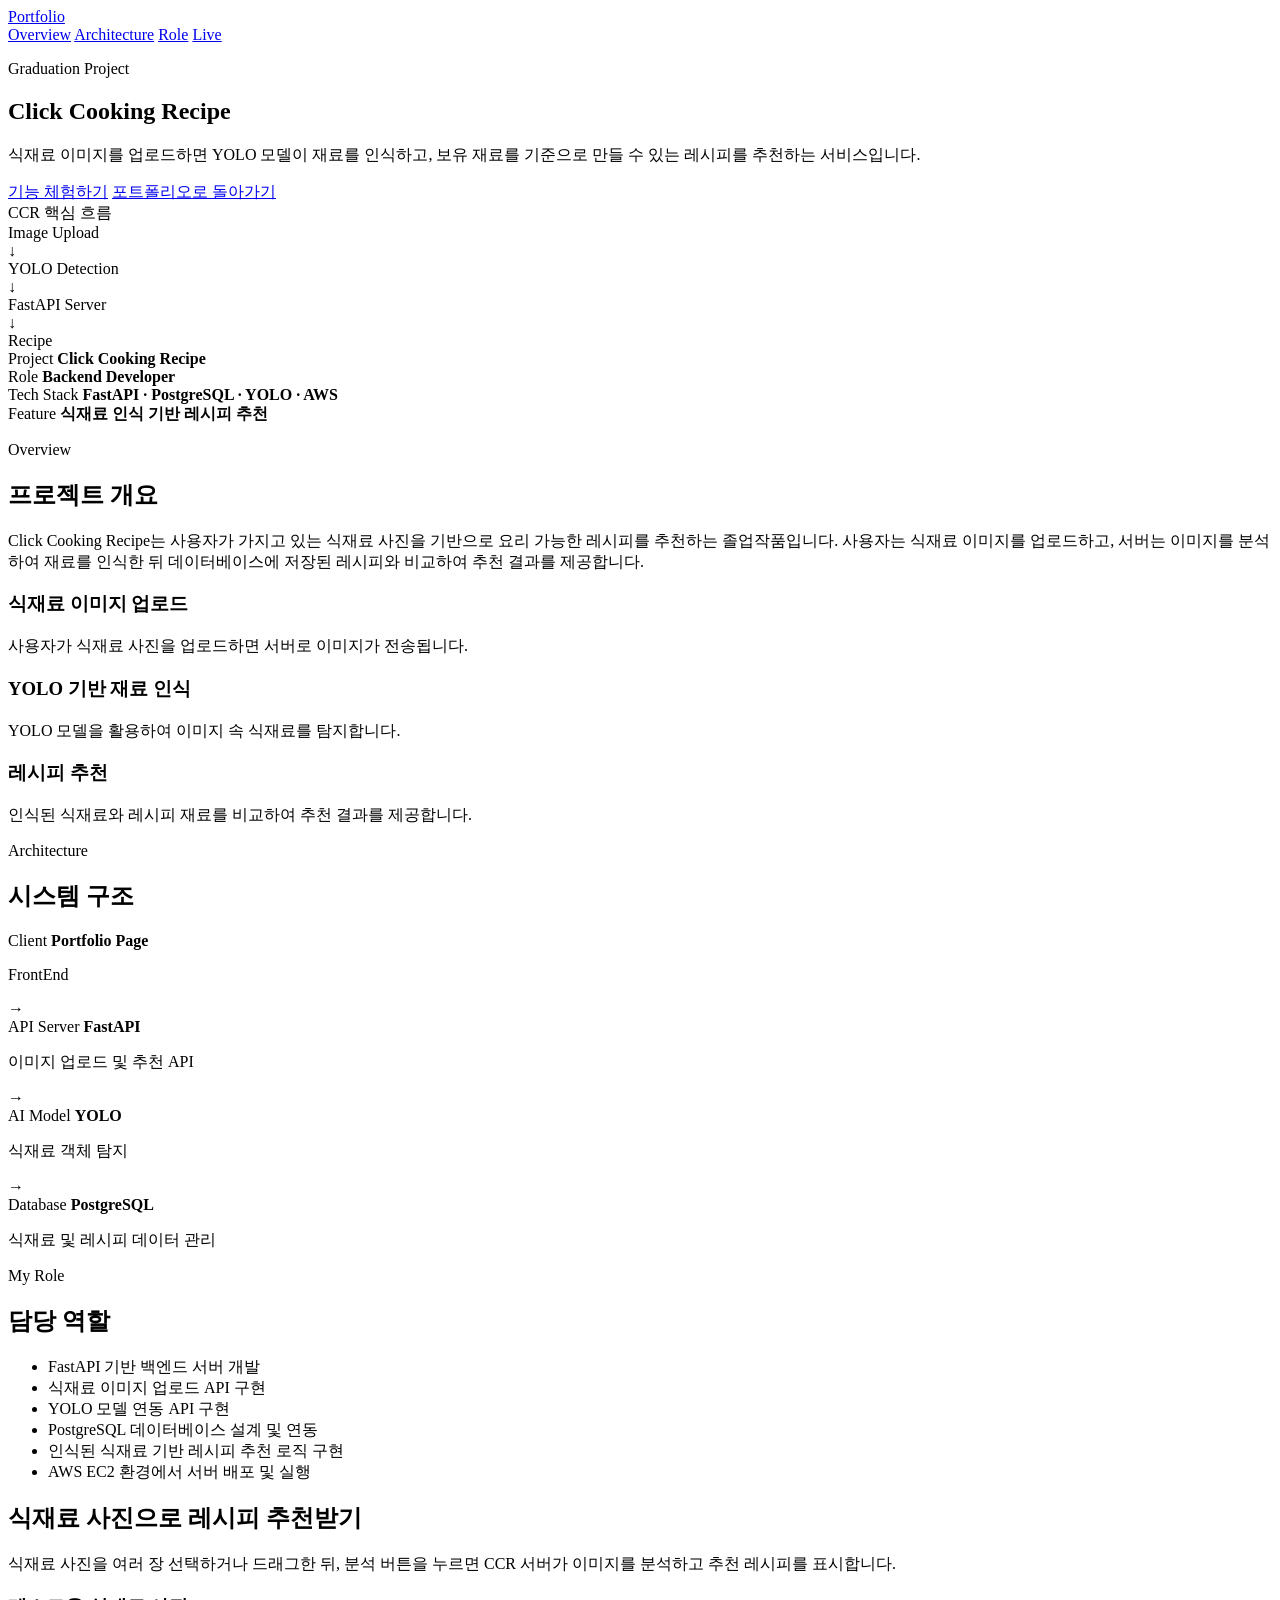
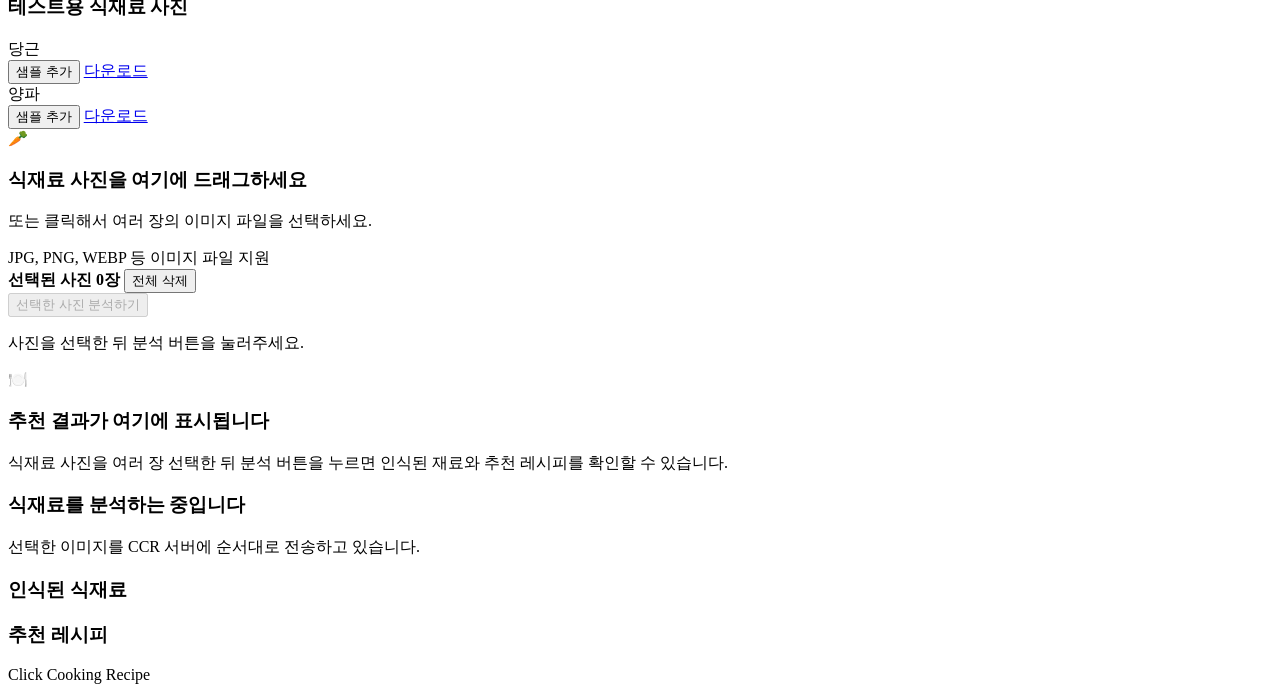
==== ccr.html @ 17058537 "add ccr.html add ccr.html" ====
<!DOCTYPE html>
<html lang="ko">
<head>
    <meta charset="UTF-8" />
    <meta name="viewport" content="width=device-width, initial-scale=1.0" />
    <title>Click Cooking Recipe</title>
    <link rel="stylesheet" href="./ccr.css" />
</head>
<body>
    <header class="page-header">
        <nav class="nav">
            <a href="../index.html" class="logo">Portfolio</a>

            <div class="nav-links">
                <a href="#overview">Overview</a>
                <a href="#architecture">Architecture</a>
                <a href="#role">Role</a>
                <a href="#live-demo">Live</a>
            </div>
        </nav>
    </header>

    <main>
        <section class="hero">
            <div class="hero-text">
                <p class="eyebrow">Graduation Project</p>
                <h1>Click Cooking Recipe</h1>
                <p class="hero-description">
                    식재료 이미지를 업로드하면 YOLO 모델이 재료를 인식하고,
                    보유 재료를 기준으로 만들 수 있는 레시피를 추천하는 서비스입니다.
                </p>

                <div class="hero-actions">
                    <a href="#live-demo" class="primary-button">기능 체험하기</a>
                    <a href="../index.html" class="secondary-button">포트폴리오로 돌아가기</a>
                </div>
            </div>

            <div class="hero-card">
                <div class="card-title">CCR 핵심 흐름</div>

                <div class="flow">
                    <div class="flow-item">Image Upload</div>
                    <div class="flow-arrow">↓</div>
                    <div class="flow-item">YOLO Detection</div>
                    <div class="flow-arrow">↓</div>
                    <div class="flow-item">FastAPI Server</div>
                    <div class="flow-arrow">↓</div>
                    <div class="flow-item">Recipe</div>
                </div>
            </div>
        </section>

        <section class="info-grid" aria-label="프로젝트 요약">
            <article class="info-card">
                <span class="info-label">Project</span>
                <strong>Click Cooking Recipe</strong>
            </article>

            <article class="info-card">
                <span class="info-label">Role</span>
                <strong>Backend Developer</strong>
            </article>

            <article class="info-card">
                <span class="info-label">Tech Stack</span>
                <strong>FastAPI · PostgreSQL · YOLO · AWS</strong>
            </article>

            <article class="info-card">
                <span class="info-label">Feature</span>
                <strong>식재료 인식 기반 레시피 추천</strong>
            </article>
        </section>

        <section id="overview" class="section">
            <div class="section-heading">
                <p class="eyebrow">Overview</p>
                <h2>프로젝트 개요</h2>
            </div>

            <div class="content-card">
                <p>
                    Click Cooking Recipe는 사용자가 가지고 있는 식재료 사진을 기반으로
                    요리 가능한 레시피를 추천하는 졸업작품입니다.
                    사용자는 식재료 이미지를 업로드하고, 서버는 이미지를 분석하여 재료를 인식한 뒤
                    데이터베이스에 저장된 레시피와 비교하여 추천 결과를 제공합니다.
                </p>

                <div class="feature-list">
                    <div class="feature-item">
                        <h3>식재료 이미지 업로드</h3>
                        <p>사용자가 식재료 사진을 업로드하면 서버로 이미지가 전송됩니다.</p>
                    </div>

                    <div class="feature-item">
                        <h3>YOLO 기반 재료 인식</h3>
                        <p>YOLO 모델을 활용하여 이미지 속 식재료를 탐지합니다.</p>
                    </div>

                    <div class="feature-item">
                        <h3>레시피 추천</h3>
                        <p>인식된 식재료와 레시피 재료를 비교하여 추천 결과를 제공합니다.</p>
                    </div>
                </div>
            </div>
        </section>

        <section id="architecture" class="section">
            <div class="section-heading">
                <p class="eyebrow">Architecture</p>
                <h2>시스템 구조</h2>
            </div>

            <div class="architecture-card">
                <div class="arch-box">
                    <span>Client</span>
                    <strong>Portfolio Page</strong>
                    <p>FrontEnd</p>
                </div>

                <div class="arch-line">→</div>

                <div class="arch-box">
                    <span>API Server</span>
                    <strong>FastAPI</strong>
                    <p>이미지 업로드 및 추천 API</p>
                </div>

                <div class="arch-line">→</div>

                <div class="arch-box">
                    <span>AI Model</span>
                    <strong>YOLO</strong>
                    <p>식재료 객체 탐지</p>
                </div>

                <div class="arch-line">→</div>

                <div class="arch-box">
                    <span>Database</span>
                    <strong>PostgreSQL</strong>
                    <p>식재료 및 레시피 데이터 관리</p>
                </div>
            </div>
        </section>

        <section id="role" class="section">
            <div class="section-heading">
                <p class="eyebrow">My Role</p>
                <h2>담당 역할</h2>
            </div>

            <div class="content-card">
                <ul class="role-list">
                    <li>FastAPI 기반 백엔드 서버 개발</li>
                    <li>식재료 이미지 업로드 API 구현</li>
                    <li>YOLO 모델 연동 API 구현</li>
                    <li>PostgreSQL 데이터베이스 설계 및 연동</li>
                    <li>인식된 식재료 기반 레시피 추천 로직 구현</li>
                    <li>AWS EC2 환경에서 서버 배포 및 실행</li>
                </ul>
            </div>
        </section>

        <section id="live-demo" class="section live-demo-section">
            <div class="section-heading">
                <h2>식재료 사진으로 레시피 추천받기</h2>
                <p class="section-description">
                    식재료 사진을 여러 장 선택하거나 드래그한 뒤,
                    분석 버튼을 누르면 CCR 서버가 이미지를 분석하고 추천 레시피를 표시합니다.
                </p>
            </div>

            <div class="demo-layout">
                <div class="upload-card">
                    <div class="sample-box">
                        <div class="sample-heading">
                            <h3>테스트용 식재료 사진</h3>
                        </div>

                        <div class="sample-list">
                            <div class="sample-item">
                                <span>당근</span>
                                <div class="sample-actions">
                                    <button
                                        type="button"
                                        class="sample-use-button"
                                        data-sample-url="sample/carrot.jpg"
                                        data-sample-name="carrot.jpg"
                                    >
                                        샘플 추가
                                    </button>
                                    <a href="sample/carrot.jpg" download>다운로드</a>
                                </div>
                            </div>

                            <div class="sample-item">
                                <span>양파</span>
                                <div class="sample-actions">
                                    <button
                                        type="button"
                                        class="sample-use-button"
                                        data-sample-url="sample/onion.jpg"
                                        data-sample-name="onion.jpg"
                                    >
                                        샘플 추가
                                    </button>
                                    <a href="sample/onion.jpg" download>다운로드</a>
                                </div>
                            </div>
                        </div>
                    </div>

                    <div
                        id="dropZone"
                        class="drop-zone"
                        role="button"
                        tabindex="0"
                        aria-label="식재료 이미지 업로드 영역"
                    >
                        <div class="drop-icon">🥕</div>
                        <h3>식재료 사진을 여기에 드래그하세요</h3>
                        <p>또는 클릭해서 여러 장의 이미지 파일을 선택하세요.</p>
                        <span class="file-rule">JPG, PNG, WEBP 등 이미지 파일 지원</span>
                    </div>

                    <input
                        id="fileInput"
                        type="file"
                        accept="image/*"
                        multiple
                        hidden
                    />

                    <div id="selectedFilesBox" class="selected-files-box is-hidden">
                        <div class="selected-files-header">
                            <strong id="selectedCount">선택된 사진 0장</strong>
                            <button id="clearButton" type="button" class="clear-button">
                                전체 삭제
                            </button>
                        </div>

                        <div id="previewList" class="preview-list"></div>
                    </div>

                    <div class="upload-actions">
                        <button id="uploadButton" type="button" class="analyze-button" disabled>
                            선택한 사진 분석하기
                        </button>
                    </div>

                    <p id="statusMessage" class="status-message">
                        사진을 선택한 뒤 분석 버튼을 눌러주세요.
                    </p>
                </div>

                <div class="result-card">
                    <div id="emptyResult" class="empty-result">
                        <div class="empty-icon">🍽️</div>
                        <h3>추천 결과가 여기에 표시됩니다</h3>
                        <p>
                            식재료 사진을 여러 장 선택한 뒤 분석 버튼을 누르면
                            인식된 재료와 추천 레시피를 확인할 수 있습니다.
                        </p>
                    </div>

                    <div id="loadingResult" class="loading-result is-hidden">
                        <div class="spinner"></div>
                        <h3>식재료를 분석하는 중입니다</h3>
                        <p>선택한 이미지를 CCR 서버에 순서대로 전송하고 있습니다.</p>
                    </div>

                    <div id="errorBox" class="error-box is-hidden"></div>

                    <div id="resultContent" class="result-content is-hidden">
                        <div class="result-section">
                            <h3>인식된 식재료</h3>
                            <div id="recognizedIngredients" class="chip-list"></div>
                        </div>

                        <div class="result-section">
                            <h3>추천 레시피</h3>
                            <div id="recipeList" class="recipe-list"></div>
                        </div>
                    </div>
                </div>
            </div>
        </section>
    </main>

    <footer class="footer">
        <p>Click Cooking Recipe</p>
    </footer>

    <script src="./ccr.js"></script>
</body>
</html>
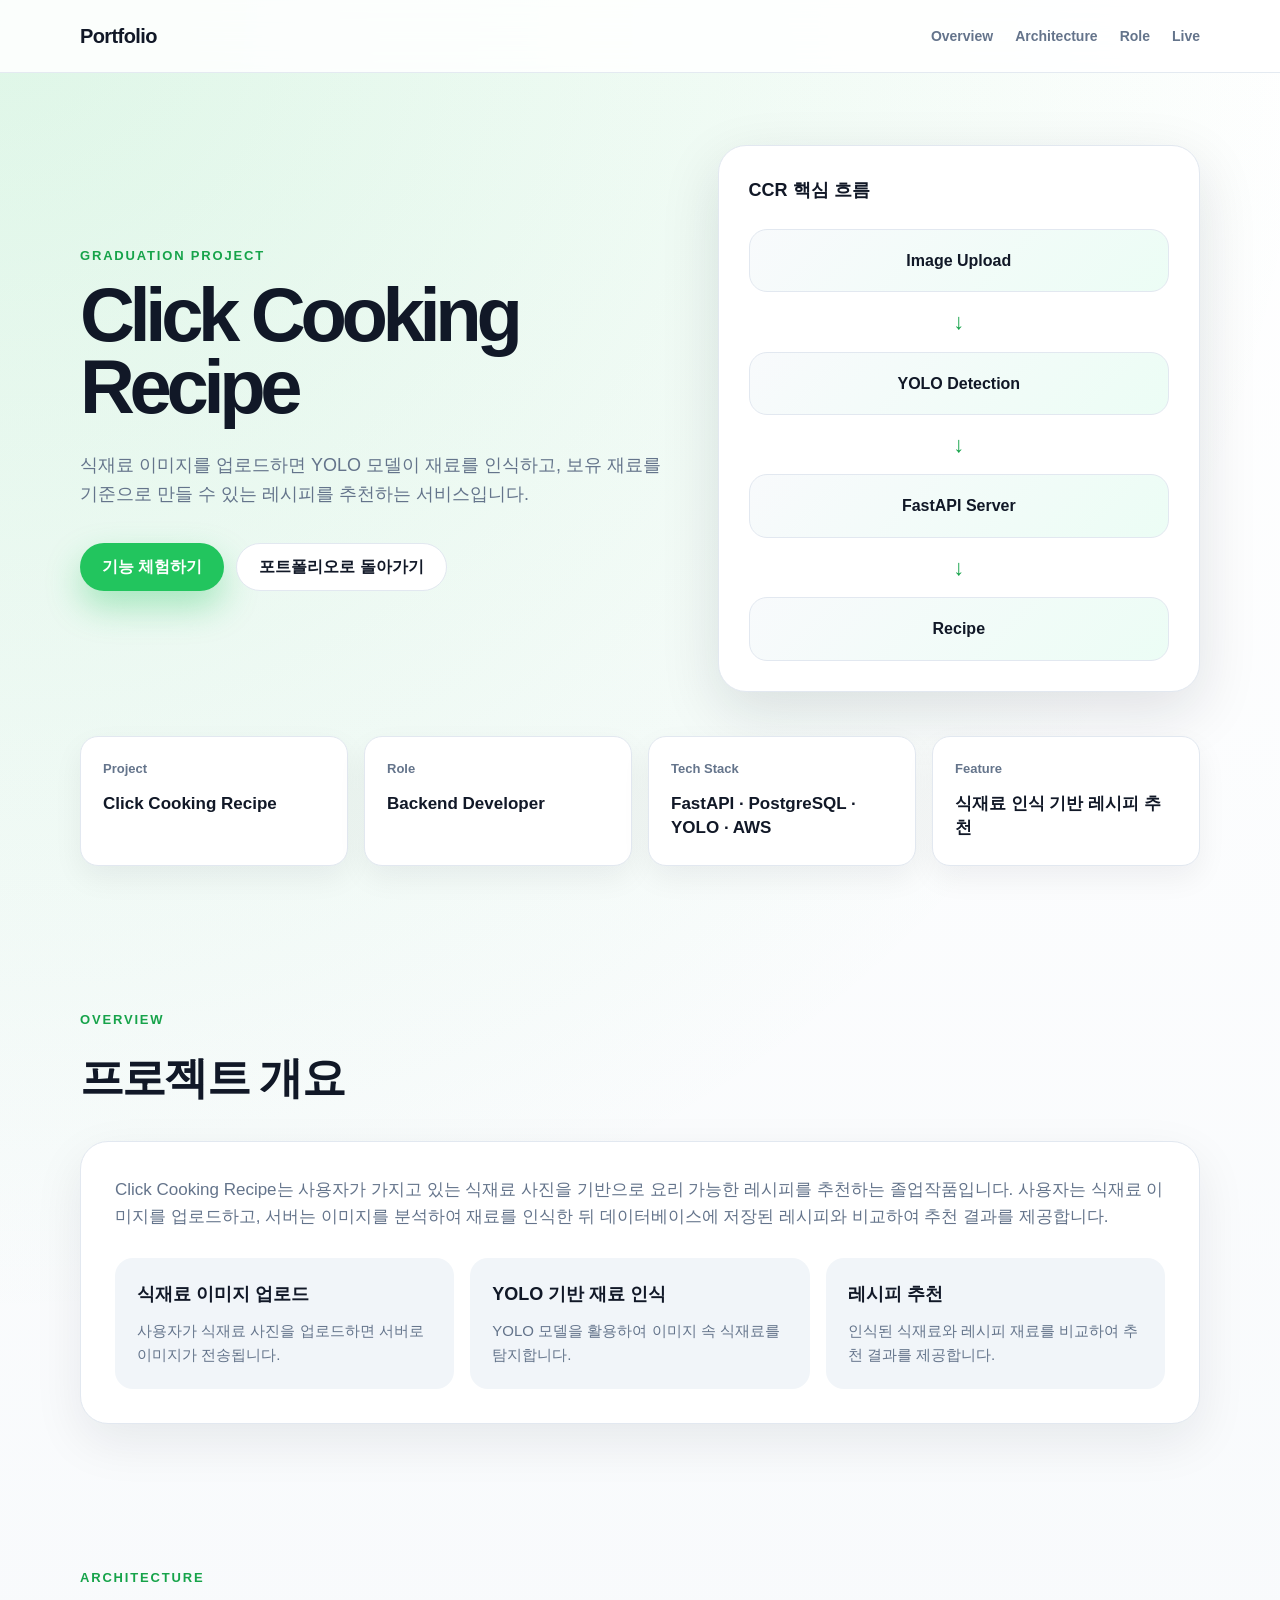
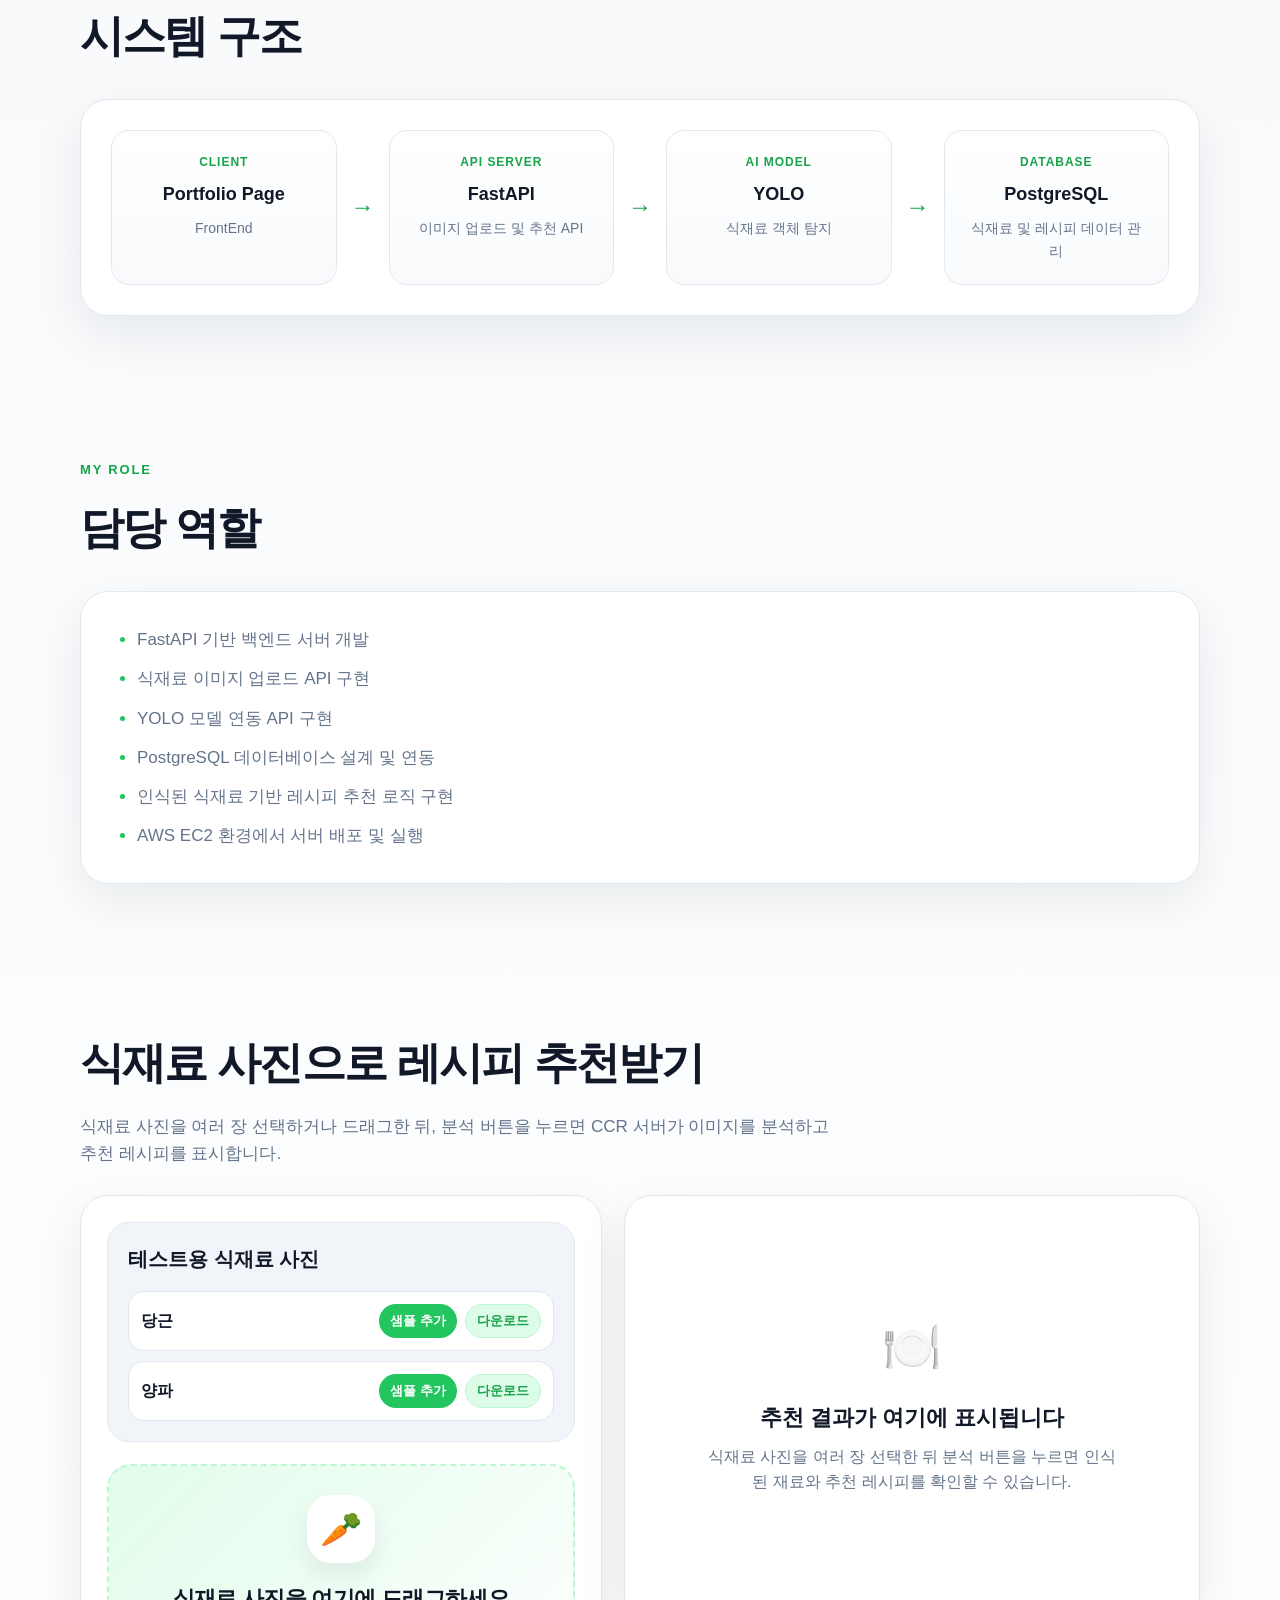
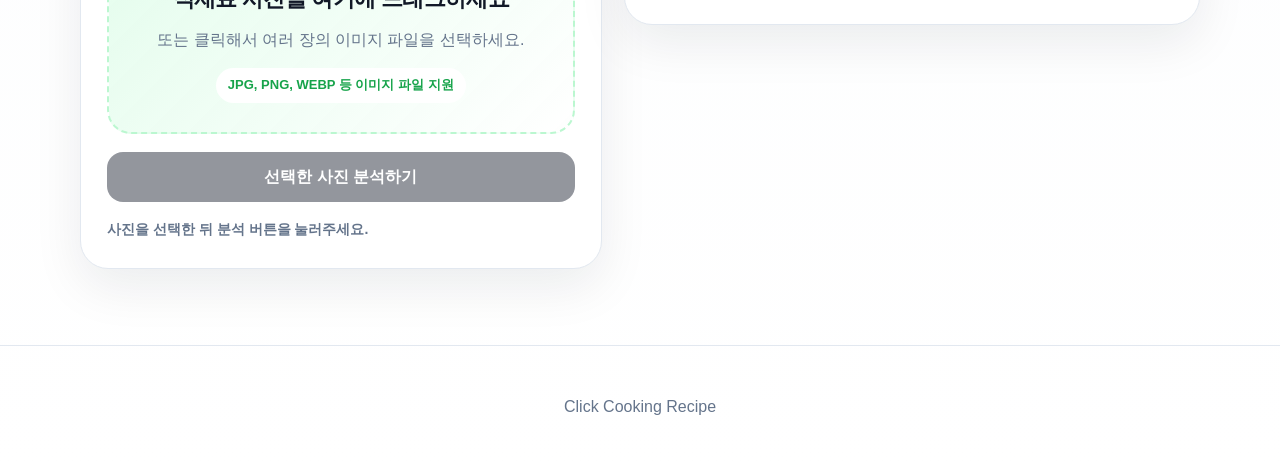
==== commit ea85c2f4: "Add files via upload" ====
--- a/ccr.html
+++ b/ccr.html
@@ -9,7 +9,7 @@
 <body>
     <header class="page-header">
         <nav class="nav">
-            <a href="../index.html" class="logo">Portfolio</a>
+            <a href="./index.html" class="logo">Portfolio</a>
 
             <div class="nav-links">
                 <a href="#overview">Overview</a>
@@ -32,7 +32,7 @@
 
                 <div class="hero-actions">
                     <a href="#live-demo" class="primary-button">기능 체험하기</a>
-                    <a href="../index.html" class="secondary-button">포트폴리오로 돌아가기</a>
+                    <a href="./index.html" class="secondary-button">포트폴리오로 돌아가기</a>
                 </div>
             </div>
 
@@ -186,12 +186,12 @@
                                     <button
                                         type="button"
                                         class="sample-use-button"
-                                        data-sample-url="sample/carrot.jpg"
+                                        data-sample-url="./sample/carrot.jpg"
                                         data-sample-name="carrot.jpg"
                                     >
                                         샘플 추가
                                     </button>
-                                    <a href="sample/carrot.jpg" download>다운로드</a>
+                                    <a href="./sample/carrot.jpg" download>다운로드</a>
                                 </div>
                             </div>
 
@@ -201,12 +201,12 @@
                                     <button
                                         type="button"
                                         class="sample-use-button"
-                                        data-sample-url="sample/onion.jpg"
+                                        data-sample-url="./sample/onion.jpg"
                                         data-sample-name="onion.jpg"
                                     >
                                         샘플 추가
                                     </button>
-                                    <a href="sample/onion.jpg" download>다운로드</a>
+                                    <a href="./sample/onion.jpg" download>다운로드</a>
                                 </div>
                             </div>
                         </div>
--- a/ccr.css
+++ b/ccr.css
@@ -0,0 +1,975 @@
+:root {
+    --bg: #f8fafc;
+    --bg-soft: #eef7f1;
+    --surface: #ffffff;
+    --surface-strong: #f1f5f9;
+    --text: #111827;
+    --muted: #64748b;
+    --primary: #22c55e;
+    --primary-dark: #16a34a;
+    --primary-soft: #dcfce7;
+    --border: #e2e8f0;
+    --danger: #ef4444;
+    --danger-soft: #fee2e2;
+    --warning: #f59e0b;
+    --warning-soft: #fef3c7;
+    --shadow: 0 20px 60px rgba(15, 23, 42, 0.12);
+    --radius-large: 28px;
+    --radius-medium: 18px;
+    --radius-small: 12px;
+}
+
+* {
+    box-sizing: border-box;
+}
+
+html {
+    scroll-behavior: smooth;
+}
+
+body {
+    margin: 0;
+    font-family: -apple-system, BlinkMacSystemFont, "Segoe UI", "Noto Sans KR", sans-serif;
+    color: var(--text);
+    background:
+        radial-gradient(circle at top left, rgba(34, 197, 94, 0.15), transparent 34%),
+        linear-gradient(180deg, #ffffff 0%, var(--bg) 45%, #ffffff 100%);
+    line-height: 1.6;
+}
+
+a {
+    color: inherit;
+    text-decoration: none;
+}
+
+button,
+input {
+    font: inherit;
+}
+
+button {
+    border: 0;
+}
+
+.page-header {
+    position: sticky;
+    top: 0;
+    z-index: 20;
+    background: rgba(255, 255, 255, 0.86);
+    backdrop-filter: blur(16px);
+    border-bottom: 1px solid rgba(226, 232, 240, 0.9);
+}
+
+.nav {
+    width: min(1120px, calc(100% - 40px));
+    height: 72px;
+    margin: 0 auto;
+    display: flex;
+    align-items: center;
+    justify-content: space-between;
+}
+
+.logo {
+    font-size: 20px;
+    font-weight: 800;
+    letter-spacing: -0.03em;
+}
+
+.nav-links {
+    display: flex;
+    align-items: center;
+    gap: 22px;
+    color: var(--muted);
+    font-size: 14px;
+    font-weight: 600;
+}
+
+.nav-links a {
+    transition: color 0.2s ease;
+}
+
+.nav-links a:hover {
+    color: var(--primary-dark);
+}
+
+main {
+    width: min(1120px, calc(100% - 40px));
+    margin: 0 auto;
+}
+
+.hero {
+    min-height: 560px;
+    display: grid;
+    grid-template-columns: 1.1fr 0.9fr;
+    align-items: center;
+    gap: 48px;
+    padding: 72px 0 44px;
+}
+
+.eyebrow {
+    margin: 0 0 12px;
+    color: var(--primary-dark);
+    font-size: 13px;
+    font-weight: 800;
+    letter-spacing: 0.14em;
+    text-transform: uppercase;
+}
+
+.hero h1 {
+    margin: 0;
+    font-size: clamp(44px, 7vw, 76px);
+    line-height: 0.95;
+    letter-spacing: -0.07em;
+}
+
+.hero-description {
+    max-width: 650px;
+    margin: 28px 0 0;
+    color: var(--muted);
+    font-size: 18px;
+}
+
+.hero-actions {
+    margin-top: 34px;
+    display: flex;
+    flex-wrap: wrap;
+    gap: 12px;
+}
+
+.primary-button,
+.secondary-button {
+    display: inline-flex;
+    align-items: center;
+    justify-content: center;
+    min-height: 48px;
+    padding: 0 22px;
+    border-radius: 999px;
+    font-weight: 800;
+    transition: transform 0.2s ease, box-shadow 0.2s ease, background 0.2s ease;
+}
+
+.primary-button {
+    color: #ffffff;
+    background: var(--primary);
+    box-shadow: 0 16px 34px rgba(34, 197, 94, 0.35);
+}
+
+.primary-button:hover {
+    background: var(--primary-dark);
+    transform: translateY(-2px);
+}
+
+.secondary-button {
+    color: var(--text);
+    background: var(--surface);
+    border: 1px solid var(--border);
+}
+
+.secondary-button:hover {
+    transform: translateY(-2px);
+    box-shadow: var(--shadow);
+}
+
+.hero-card {
+    padding: 30px;
+    border-radius: var(--radius-large);
+    background: var(--surface);
+    border: 1px solid var(--border);
+    box-shadow: var(--shadow);
+}
+
+.card-title {
+    margin-bottom: 24px;
+    font-size: 18px;
+    font-weight: 900;
+}
+
+.flow {
+    display: grid;
+    gap: 12px;
+}
+
+.flow-item {
+    padding: 18px 20px;
+    border-radius: 18px;
+    background: linear-gradient(135deg, #f8fafc, #ecfdf5);
+    border: 1px solid var(--border);
+    font-weight: 800;
+    text-align: center;
+}
+
+.flow-arrow {
+    color: var(--primary-dark);
+    font-size: 22px;
+    font-weight: 900;
+    text-align: center;
+}
+
+.info-grid {
+    display: grid;
+    grid-template-columns: repeat(4, 1fr);
+    gap: 16px;
+    margin-bottom: 72px;
+}
+
+.info-card {
+    min-height: 130px;
+    padding: 22px;
+    border-radius: var(--radius-medium);
+    background: var(--surface);
+    border: 1px solid var(--border);
+    box-shadow: 0 12px 30px rgba(15, 23, 42, 0.06);
+}
+
+.info-label {
+    display: block;
+    margin-bottom: 12px;
+    color: var(--muted);
+    font-size: 13px;
+    font-weight: 800;
+}
+
+.info-card strong {
+    display: block;
+    font-size: 17px;
+    line-height: 1.45;
+}
+
+.section {
+    padding: 72px 0;
+}
+
+.section-heading {
+    margin-bottom: 28px;
+}
+
+.section-heading h2 {
+    margin: 0;
+    font-size: clamp(30px, 4vw, 44px);
+    letter-spacing: -0.04em;
+}
+
+.section-description {
+    max-width: 760px;
+    margin: 14px 0 0;
+    color: var(--muted);
+    font-size: 17px;
+}
+
+.content-card,
+.architecture-card,
+.upload-card,
+.result-card {
+    border-radius: var(--radius-large);
+    background: var(--surface);
+    border: 1px solid var(--border);
+    box-shadow: 0 18px 50px rgba(15, 23, 42, 0.08);
+}
+
+.content-card {
+    padding: 34px;
+}
+
+.content-card > p {
+    margin: 0;
+    color: var(--muted);
+    font-size: 17px;
+}
+
+.feature-list {
+    display: grid;
+    grid-template-columns: repeat(3, 1fr);
+    gap: 16px;
+    margin-top: 28px;
+}
+
+.feature-item {
+    padding: 22px;
+    border-radius: var(--radius-medium);
+    background: var(--surface-strong);
+}
+
+.feature-item h3 {
+    margin: 0 0 10px;
+    font-size: 18px;
+}
+
+.feature-item p {
+    margin: 0;
+    color: var(--muted);
+    font-size: 15px;
+}
+
+.architecture-card {
+    padding: 30px;
+    display: grid;
+    grid-template-columns: 1fr auto 1fr auto 1fr auto 1fr;
+    align-items: stretch;
+    gap: 14px;
+}
+
+.arch-box {
+    padding: 22px;
+    border-radius: var(--radius-medium);
+    background: linear-gradient(180deg, #ffffff, #f8fafc);
+    border: 1px solid var(--border);
+    text-align: center;
+}
+
+.arch-box span {
+    display: block;
+    margin-bottom: 8px;
+    color: var(--primary-dark);
+    font-size: 12px;
+    font-weight: 900;
+    letter-spacing: 0.08em;
+    text-transform: uppercase;
+}
+
+.arch-box strong {
+    display: block;
+    font-size: 18px;
+}
+
+.arch-box p {
+    margin: 8px 0 0;
+    color: var(--muted);
+    font-size: 14px;
+}
+
+.arch-line {
+    display: flex;
+    align-items: center;
+    justify-content: center;
+    color: var(--primary-dark);
+    font-size: 24px;
+    font-weight: 900;
+}
+
+.role-list {
+    margin: 0;
+    padding-left: 22px;
+    display: grid;
+    gap: 12px;
+    color: var(--muted);
+    font-size: 17px;
+}
+
+.role-list li::marker {
+    color: var(--primary);
+}
+
+.live-demo-section {
+    padding-bottom: 36px;
+}
+
+.demo-layout {
+    display: grid;
+    grid-template-columns: 0.95fr 1.05fr;
+    gap: 22px;
+    align-items: start;
+}
+
+.upload-card,
+.result-card {
+    padding: 26px;
+}
+
+.sample-box {
+    margin-bottom: 22px;
+    padding: 20px;
+    border-radius: 22px;
+    background: var(--surface-strong);
+    border: 1px solid var(--border);
+}
+
+.sample-heading h3 {
+    margin: 0 0 8px;
+    font-size: 20px;
+}
+
+.sample-heading p {
+    margin: 0;
+    color: var(--muted);
+    font-size: 14px;
+}
+
+.sample-list {
+    display: grid;
+    gap: 10px;
+    margin-top: 16px;
+}
+
+.sample-item {
+    display: flex;
+    align-items: center;
+    justify-content: space-between;
+    gap: 12px;
+    padding: 12px;
+    border-radius: 16px;
+    background: #ffffff;
+    border: 1px solid var(--border);
+}
+
+.sample-item span {
+    font-weight: 900;
+}
+
+.sample-actions {
+    display: flex;
+    align-items: center;
+    gap: 8px;
+}
+
+.sample-use-button,
+.sample-actions a {
+    min-height: 34px;
+    padding: 0 11px;
+    border-radius: 999px;
+    font-size: 13px;
+    font-weight: 900;
+    cursor: pointer;
+}
+
+.sample-use-button {
+    color: #ffffff;
+    background: var(--primary);
+}
+
+.sample-use-button:hover {
+    background: var(--primary-dark);
+}
+
+.sample-actions a {
+    display: inline-flex;
+    align-items: center;
+    color: var(--primary-dark);
+    background: var(--primary-soft);
+    border: 1px solid #bbf7d0;
+}
+
+.drop-zone {
+    min-height: 270px;
+    display: flex;
+    flex-direction: column;
+    align-items: center;
+    justify-content: center;
+    gap: 10px;
+    padding: 26px;
+    border: 2px dashed #bbf7d0;
+    border-radius: 24px;
+    background:
+        linear-gradient(135deg, rgba(220, 252, 231, 0.85), rgba(255, 255, 255, 0.92));
+    text-align: center;
+    cursor: pointer;
+    transition: transform 0.2s ease, border-color 0.2s ease, background 0.2s ease, box-shadow 0.2s ease;
+}
+
+.drop-zone:hover,
+.drop-zone:focus-visible,
+.drop-zone.is-dragover {
+    outline: none;
+    border-color: var(--primary);
+    background: var(--primary-soft);
+    transform: translateY(-3px);
+    box-shadow: 0 18px 40px rgba(34, 197, 94, 0.18);
+}
+
+.drop-zone.is-loading {
+    pointer-events: none;
+    opacity: 0.7;
+}
+
+.drop-icon {
+    width: 68px;
+    height: 68px;
+    display: grid;
+    place-items: center;
+    border-radius: 24px;
+    background: #ffffff;
+    font-size: 34px;
+    box-shadow: 0 12px 26px rgba(15, 23, 42, 0.08);
+}
+
+.drop-zone h3 {
+    margin: 8px 0 0;
+    font-size: 22px;
+    letter-spacing: -0.03em;
+}
+
+.drop-zone p {
+    margin: 0;
+    color: var(--muted);
+}
+
+.file-rule {
+    display: inline-flex;
+    margin-top: 6px;
+    padding: 7px 12px;
+    border-radius: 999px;
+    color: var(--primary-dark);
+    background: #ffffff;
+    font-size: 13px;
+    font-weight: 800;
+}
+
+.selected-files-box {
+    margin-top: 18px;
+    padding: 16px;
+    border-radius: 20px;
+    background: var(--surface-strong);
+    border: 1px solid var(--border);
+}
+
+.selected-files-header {
+    display: flex;
+    align-items: center;
+    justify-content: space-between;
+    gap: 12px;
+    margin-bottom: 14px;
+}
+
+.selected-files-header strong {
+    font-size: 15px;
+}
+
+.clear-button {
+    min-height: 34px;
+    padding: 0 12px;
+    border-radius: 999px;
+    color: var(--muted);
+    background: #ffffff;
+    border: 1px solid var(--border);
+    font-size: 13px;
+    font-weight: 900;
+    cursor: pointer;
+}
+
+.clear-button:hover {
+    color: var(--danger);
+    border-color: #fecaca;
+}
+
+.preview-list {
+    display: grid;
+    gap: 12px;
+}
+
+.preview-item {
+    display: grid;
+    grid-template-columns: 72px 1fr auto;
+    align-items: center;
+    gap: 12px;
+    padding: 10px;
+    border-radius: 16px;
+    background: #ffffff;
+    border: 1px solid var(--border);
+}
+
+.preview-item img {
+    width: 72px;
+    height: 72px;
+    object-fit: cover;
+    border-radius: 14px;
+    border: 1px solid var(--border);
+}
+
+.preview-info strong {
+    display: block;
+    max-width: 260px;
+    overflow: hidden;
+    text-overflow: ellipsis;
+    white-space: nowrap;
+}
+
+.preview-info span {
+    display: block;
+    margin-top: 4px;
+    color: var(--muted);
+    font-size: 13px;
+}
+
+.remove-file-button {
+    width: 34px;
+    height: 34px;
+    border-radius: 999px;
+    color: var(--danger);
+    background: var(--danger-soft);
+    font-weight: 900;
+    cursor: pointer;
+}
+
+.remove-file-button:hover {
+    background: #fecaca;
+}
+
+.upload-actions {
+    margin-top: 18px;
+}
+
+.analyze-button {
+    width: 100%;
+    min-height: 50px;
+    border-radius: 16px;
+    color: #ffffff;
+    background: var(--text);
+    font-weight: 950;
+    cursor: pointer;
+    transition: background 0.2s ease, transform 0.2s ease, opacity 0.2s ease;
+}
+
+.analyze-button:hover:not(:disabled) {
+    background: var(--primary-dark);
+    transform: translateY(-1px);
+}
+
+.analyze-button:disabled {
+    cursor: not-allowed;
+    opacity: 0.45;
+}
+
+.status-message {
+    min-height: 24px;
+    margin: 16px 0 0;
+    color: var(--muted);
+    font-size: 14px;
+    font-weight: 700;
+}
+
+.status-message.success {
+    color: var(--primary-dark);
+}
+
+.status-message.error {
+    color: var(--danger);
+}
+
+.status-message.warning {
+    color: var(--warning);
+}
+
+.result-card {
+    min-height: 430px;
+}
+
+.empty-result,
+.loading-result {
+    min-height: 360px;
+    display: grid;
+    place-items: center;
+    align-content: center;
+    text-align: center;
+    padding: 30px;
+}
+
+.empty-icon {
+    margin-bottom: 14px;
+    font-size: 48px;
+}
+
+.empty-result h3,
+.loading-result h3 {
+    margin: 0 0 8px;
+    font-size: 22px;
+}
+
+.empty-result p,
+.loading-result p {
+    max-width: 420px;
+    margin: 0 auto;
+    color: var(--muted);
+}
+
+.spinner {
+    width: 46px;
+    height: 46px;
+    margin-bottom: 18px;
+    border: 5px solid var(--primary-soft);
+    border-top-color: var(--primary);
+    border-radius: 50%;
+    animation: spin 0.9s linear infinite;
+}
+
+@keyframes spin {
+    to {
+        transform: rotate(360deg);
+    }
+}
+
+.error-box {
+    padding: 18px;
+    border-radius: 18px;
+    color: #991b1b;
+    background: var(--danger-soft);
+    border: 1px solid #fecaca;
+    font-weight: 700;
+}
+
+.result-content {
+    display: grid;
+    gap: 28px;
+}
+
+.result-section h3 {
+    margin: 0 0 14px;
+    font-size: 20px;
+}
+
+.chip-list {
+    display: flex;
+    flex-wrap: wrap;
+    gap: 10px;
+}
+
+.chip {
+    display: inline-flex;
+    align-items: center;
+    min-height: 36px;
+    padding: 0 14px;
+    border-radius: 999px;
+    color: var(--primary-dark);
+    background: var(--primary-soft);
+    border: 1px solid #bbf7d0;
+    font-weight: 900;
+}
+
+.empty-chip {
+    color: var(--muted);
+    background: var(--surface-strong);
+    border-color: var(--border);
+}
+
+.recipe-list {
+    display: grid;
+    gap: 16px;
+}
+
+.recipe-card {
+    padding: 20px;
+    border-radius: 22px;
+    background: #ffffff;
+    border: 1px solid var(--border);
+    box-shadow: 0 12px 30px rgba(15, 23, 42, 0.06);
+}
+
+.recipe-title {
+    margin: 0;
+    font-size: 21px;
+    letter-spacing: -0.03em;
+}
+
+.recipe-meta {
+    margin: 8px 0 0;
+    display: flex;
+    flex-wrap: wrap;
+    gap: 8px;
+    color: var(--muted);
+    font-size: 13px;
+    font-weight: 800;
+}
+
+.meta-badge {
+    padding: 5px 9px;
+    border-radius: 999px;
+    background: var(--surface-strong);
+}
+
+.ingredients-title {
+    margin: 18px 0 10px;
+    color: var(--muted);
+    font-size: 14px;
+    font-weight: 900;
+}
+
+.ingredient-list {
+    display: flex;
+    flex-wrap: wrap;
+    gap: 8px;
+}
+
+.ingredient-pill {
+    display: inline-flex;
+    align-items: center;
+    gap: 6px;
+    min-height: 32px;
+    padding: 0 11px;
+    border-radius: 999px;
+    font-size: 13px;
+    font-weight: 800;
+}
+
+.ingredient-pill.owned {
+    color: var(--primary-dark);
+    background: var(--primary-soft);
+    border: 1px solid #bbf7d0;
+}
+
+.ingredient-pill.missing {
+    color: #92400e;
+    background: var(--warning-soft);
+    border: 1px solid #fde68a;
+}
+
+.recipe-toggle {
+    width: 100%;
+    min-height: 44px;
+    margin-top: 18px;
+    border-radius: 14px;
+    color: #ffffff;
+    background: var(--text);
+    font-weight: 900;
+    cursor: pointer;
+    transition: background 0.2s ease, transform 0.2s ease;
+}
+
+.recipe-toggle:hover {
+    background: var(--primary-dark);
+    transform: translateY(-1px);
+}
+
+.recipe-detail {
+    display: none;
+    margin-top: 16px;
+    padding: 16px;
+    border-radius: 16px;
+    background: var(--surface-strong);
+    border: 1px solid var(--border);
+}
+
+.recipe-detail.is-open {
+    display: block;
+}
+
+.step-list {
+    margin: 0;
+    padding-left: 22px;
+    display: grid;
+    gap: 8px;
+    color: var(--text);
+}
+
+.step-list li::marker {
+    color: var(--primary-dark);
+    font-weight: 900;
+}
+
+.demo-note {
+    margin: 20px 0 0;
+    color: var(--muted);
+    font-size: 14px;
+    text-align: center;
+}
+
+.footer {
+    margin-top: 40px;
+    padding: 32px 20px;
+    color: var(--muted);
+    text-align: center;
+    border-top: 1px solid var(--border);
+}
+
+.is-hidden {
+    display: none !important;
+}
+
+@media (max-width: 980px) {
+    .hero {
+        grid-template-columns: 1fr;
+        min-height: auto;
+    }
+
+    .info-grid {
+        grid-template-columns: repeat(2, 1fr);
+    }
+
+    .feature-list {
+        grid-template-columns: 1fr;
+    }
+
+    .architecture-card {
+        grid-template-columns: 1fr;
+    }
+
+    .arch-line {
+        transform: rotate(90deg);
+    }
+
+    .demo-layout {
+        grid-template-columns: 1fr;
+    }
+}
+
+@media (max-width: 720px) {
+    .nav {
+        width: min(100% - 28px, 1120px);
+    }
+
+    .nav-links {
+        display: none;
+    }
+
+    main {
+        width: min(100% - 28px, 1120px);
+    }
+
+    .hero {
+        padding-top: 46px;
+    }
+
+    .hero-actions {
+        flex-direction: column;
+    }
+
+    .primary-button,
+    .secondary-button {
+        width: 100%;
+    }
+
+    .info-grid {
+        grid-template-columns: 1fr;
+    }
+
+    .section {
+        padding: 52px 0;
+    }
+
+    .content-card,
+    .architecture-card,
+    .upload-card,
+    .result-card {
+        padding: 20px;
+        border-radius: 22px;
+    }
+
+    .sample-item {
+        align-items: flex-start;
+        flex-direction: column;
+    }
+
+    .sample-actions {
+        width: 100%;
+    }
+
+    .sample-use-button,
+    .sample-actions a {
+        flex: 1;
+        justify-content: center;
+    }
+
+    .drop-zone {
+        min-height: 250px;
+    }
+
+    .preview-item {
+        grid-template-columns: 64px 1fr auto;
+    }
+
+    .preview-item img {
+        width: 64px;
+        height: 64px;
+    }
+
+    .preview-info strong {
+        max-width: 150px;
+    }
+}
